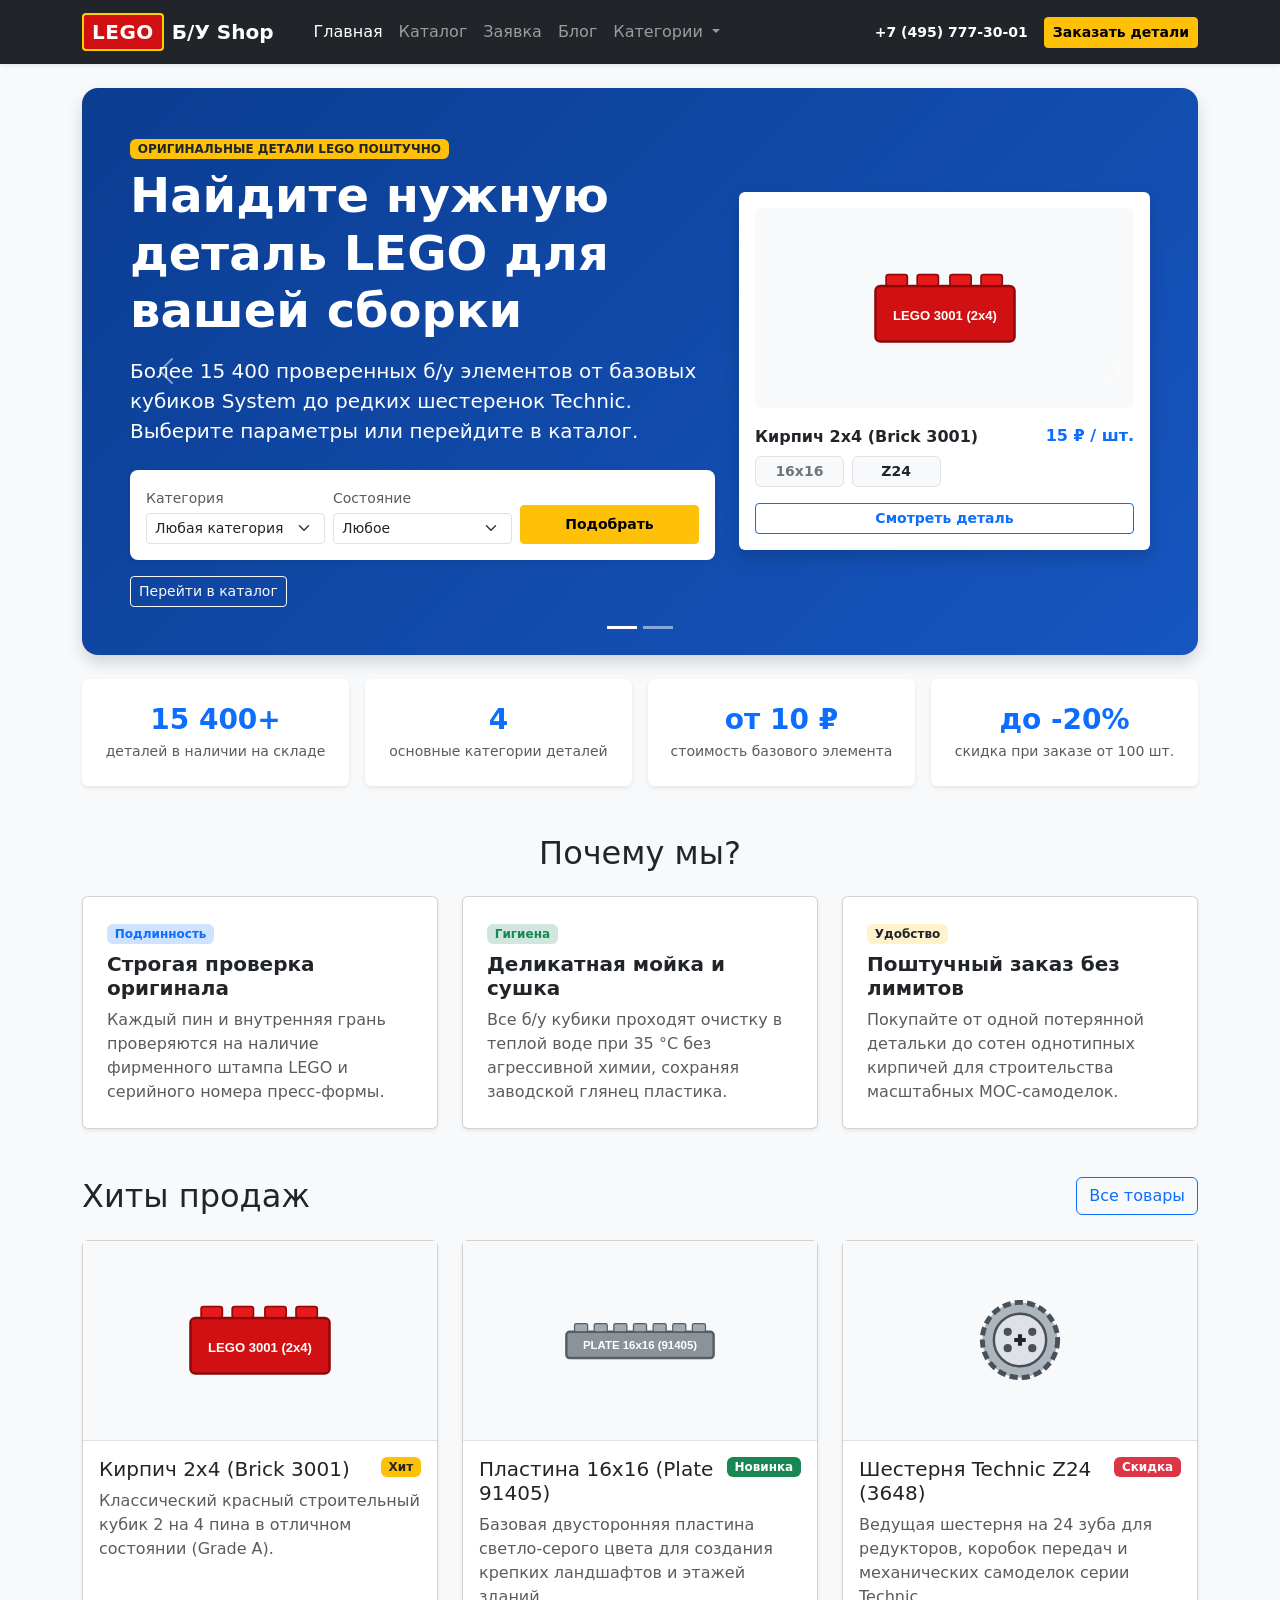
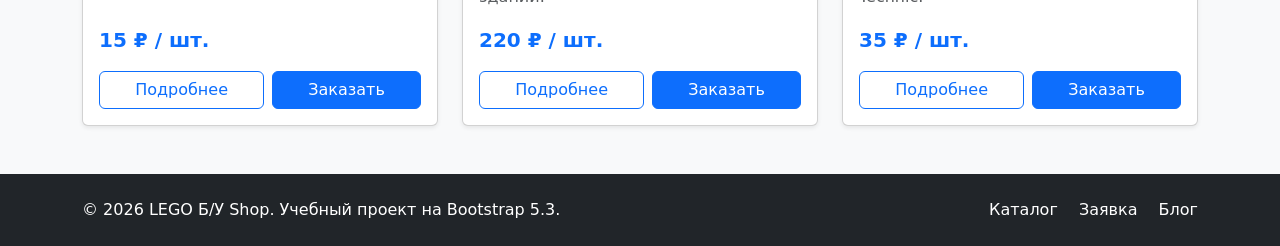
==== index.html @ 942e9fd3 "feat: create Bootstrap grid homepage" ====
<!DOCTYPE html>
<html lang="ru">
<head>
  <meta charset="UTF-8">
  <meta name="viewport" content="width=device-width, initial-scale=1.0">
  <title>Главная — LEGO Б/У Shop</title>
  <link href="https://cdn.jsdelivr.net/npm/bootstrap@5.3.3/dist/css/bootstrap.min.css" rel="stylesheet">
  <link rel="stylesheet" href="css/custom.css">
</head>
<body class="d-flex flex-column bg-light">

  <!-- Единая навигация (navbar) -->
  <header>
    <nav class="navbar navbar-expand-lg navbar-dark bg-dark sticky-top shadow-sm">
      <div class="container">
        <a class="navbar-brand fw-bold d-flex align-items-center gap-2" href="index.html">
          <span class="lego-logo-badge">LEGO</span>
          <span>Б/У Shop</span>
        </a>
        <button
          class="navbar-toggler"
          type="button"
          data-bs-toggle="collapse"
          data-bs-target="#mainNavbar"
          aria-controls="mainNavbar"
          aria-expanded="false"
          aria-label="Переключить навигацию"
        >
          <span class="navbar-toggler-icon"></span>
        </button>
        <div class="collapse navbar-collapse" id="mainNavbar">
          <ul class="navbar-nav me-auto mb-2 mb-lg-0 ms-lg-3">
            <li class="nav-item">
              <a class="nav-link active" aria-current="page" href="index.html">Главная</a>
            </li>
            <li class="nav-item">
              <a class="nav-link" href="catalog.html">Каталог</a>
            </li>
            <li class="nav-item">
              <a class="nav-link" href="order.html">Заявка</a>
            </li>
            <li class="nav-item">
              <a class="nav-link" href="blog.html">Блог</a>
            </li>
            <li class="nav-item dropdown">
              <a
                class="nav-link dropdown-toggle"
                href="#"
                role="button"
                data-bs-toggle="dropdown"
                aria-expanded="false"
              >
                Категории
              </a>
              <ul class="dropdown-menu">
                <li><a class="dropdown-item" href="catalog.html?category=bricks">Базовые кубики (Bricks)</a></li>
                <li><a class="dropdown-item" href="catalog.html?category=plates">Пластины (Plates)</a></li>
                <li><a class="dropdown-item" href="catalog.html?category=technic">Детали Technic</a></li>
                <li><hr class="dropdown-divider"></li>
                <li><a class="dropdown-item" href="index.html#popular">Хиты продаж</a></li>
              </ul>
            </li>
          </ul>
          <div class="d-flex flex-wrap align-items-center gap-3">
            <a href="tel:+74957773001" class="text-white text-decoration-none fw-semibold small">
              +7 (495) 777-30-01
            </a>
           
            <button
              type="button"
              class="btn btn-warning btn-sm fw-semibold"
              data-bs-toggle="modal"
              data-bs-target="#orderModal"
              data-product="Быстрая заявка на подбор"
            >
              Заказать детали
            </button>
          </div>
        </div>
      </div>
    </nav>
  </header>

  <main class="flex-grow-1">
    <!-- Hero-блок через компонент Carousel (2 слайда) + интерактивный подбор -->
    <section class="container mt-4" aria-label="Промо-слайдер">
      <div id="heroCarousel" class="carousel slide hero-rounded overflow-hidden shadow" data-bs-ride="false">
        <div class="carousel-indicators">
          <button type="button" data-bs-target="#heroCarousel" data-bs-slide-to="0" class="active" aria-current="true" aria-label="Слайд 1"></button>
          <button type="button" data-bs-target="#heroCarousel" data-bs-slide-to="1" aria-label="Слайд 2"></button>
        </div>

        <div class="carousel-inner">
          <!-- Слайд 1: Подбор деталей + интерактивная карточка витрины -->
          <div class="carousel-item active hero-slide-primary text-white p-4 p-lg-5">
            <div class="row align-items-center g-4">
              <div class="col-12 col-lg-7">
                <span class="badge bg-warning text-dark mb-2 fw-semibold">ОРИГИНАЛЬНЫЕ ДЕТАЛИ LEGO ПОШТУЧНО</span>
                <h1 class="display-5 fw-bold mb-3">Найдите нужную деталь LEGO для вашей сборки</h1>
                <p class="lead opacity-90 mb-4">
                  Более 15 400 проверенных б/у элементов от базовых кубиков System до редких шестеренок Technic. Выберите параметры или перейдите в каталог.
                </p>

                <!-- Виджет быстрого подбора (передает параметры в catalog.html) -->
                <form action="catalog.html" method="get" class="bg-white text-dark p-3 rounded-3 shadow-sm">
                  <div class="row g-2 align-items-end">
                    <div class="col-12 col-sm-4">
                      <label for="heroCategory" class="form-label small text-muted mb-1">Категория</label>
                      <select id="heroCategory" name="category" class="form-select form-select-sm">
                        <option value="all">Любая категория</option>
                        <option value="bricks">Кубики (Bricks)</option>
                        <option value="plates">Пластины (Plates)</option>
                        <option value="technic">Детали Technic</option>
                        <option value="slopes">Скосы и окна</option>
                      </select>
                    </div>
                    <div class="col-12 col-sm-4">
                      <label for="heroCondition" class="form-label small text-muted mb-1">Состояние</label>
                      <select id="heroCondition" name="condition" class="form-select form-select-sm">
                        <option value="all">Любое</option>
                        <option value="grade-a">Отличное (Grade A)</option>
                        <option value="grade-b">Хорошее (Grade B)</option>
                        <option value="vintage">Винтаж</option>
                      </select>
                    </div>
                    <div class="col-12 col-sm-4">
                      <button type="submit" class="btn btn-warning w-100 fw-semibold btn-sm py-2">
                        Подобрать
                      </button>
                    </div>
                  </div>
                </form>

                <div class="mt-3">
                  <a href="catalog.html" class="btn btn-outline-light btn-sm">Перейти в каталог</a>
                </div>
              </div>

              <!-- Интерактивная витрина с переключением миниатюр -->
              <div class="col-12 col-lg-5">
                <div class="card border-0 shadow text-dark">
                  <div class="card-body p-3">
                    <div id="heroPreviewImg" class="placeholder-image rounded bg-light d-flex align-items-center justify-content-center mb-3">
                      <!-- Заполняется скриптом -->
                    </div>
                    <div class="d-flex justify-content-between align-items-center mb-2">
                      <h2 id="heroPreviewTitle" class="h6 fw-bold mb-0">Кирпич 2x4 (Brick 3001)</h2>
                      <span id="heroPreviewPrice" class="fw-bold text-primary">15 ₽ / шт.</span>
                    </div>

                    <!-- Миниатюры переключения -->
                    <div class="row g-2 mb-3">
                      
                      <div class="col-3">
                        <button type="button" class="btn btn-light border w-100 p-1 hero-thumb" data-id="91405" aria-label="Пластина 16x16">
                          <span class="d-block small fw-bold text-secondary">16x16</span>
                        </button>
                      </div>
                      <div class="col-3">
                        <button type="button" class="btn btn-light border w-100 p-1 hero-thumb" data-id="3648" aria-label="Шестерня Z24">
                          <span class="d-block small fw-bold text-dark">Z24</span>
                        </button>
                      </div>
                      
                    </div>

                    <a id="heroPreviewLink" href="product.html?id=3001" class="btn btn-outline-primary btn-sm w-100 fw-semibold">
                      Смотреть деталь
                    </a>
                  </div>
                </div>
              </div>
            </div>
          </div>

          <!-- Слайд 2: Второй слайд с другим фоном -->
          <div class="carousel-item hero-slide-secondary text-white p-4 p-lg-5">
            <div class="row align-items-center g-4 py-lg-4">
              <div class="col-12 col-lg-8">
                <span class="badge bg-info text-dark mb-2 fw-semibold">КОНТРОЛЬ КАЧЕСТВА</span>
                <h2 class="display-5 fw-bold mb-3">Ультразвуковая мойка и ручная калибровка</h2>
                <p class="lead mb-4">
                  Мы отсеиваем аналоги и поврежденный пластик. В продажу поступают только оригинальные детали с четким штампом LEGO и заводской силой сцепления.
                </p>
                <div class="d-flex flex-wrap gap-2">
                  <a href="catalog.html" class="btn btn-warning btn-lg fw-semibold">Перейти в каталог</a>
                  <a href="blog.html" class="btn btn-outline-light btn-lg">Читать статьи об уходе</a>
                </div>
              </div>
              <div class="col-12 col-lg-4 text-center">
                <div class="p-4 rounded-3 bg-dark bg-opacity-50 border border-secondary">
                  <p class="display-6 fw-bold text-warning mb-1">100%</p>
                  <p class="mb-0 text-white-50">Оригинальный пластик ABS с маркировкой Design ID</p>
                </div>
              </div>
            </div>
          </div>
        </div>

        <button class="carousel-control-prev" type="button" data-bs-target="#heroCarousel" data-bs-slide="prev">
          <span class="carousel-control-prev-icon" aria-hidden="true"></span>
          <span class="visually-hidden">Предыдущий</span>
        </button>
        <button class="carousel-control-next" type="button" data-bs-target="#heroCarousel" data-bs-slide="next">
          <span class="carousel-control-next-icon" aria-hidden="true"></span>
          <span class="visually-hidden">Следующий</span>
        </button>
      </div>
    </section>

    <!-- Блок статистики в стиле AutoRent -->
    <section class="container my-4" aria-label="Статистика магазина">
      <div class="row g-3 text-center">
        <div class="col-6 col-lg-3">
          <div class="card border-0 shadow-sm h-100 py-3">
            <div class="card-body py-2">
              <p class="h3 fw-bold text-primary mb-1">15 400+</p>
              <p class="text-muted small mb-0">деталей в наличии на складе</p>
            </div>
          </div>
        </div>
        <div class="col-6 col-lg-3">
          <div class="card border-0 shadow-sm h-100 py-3">
            <div class="card-body py-2">
              <p class="h3 fw-bold text-primary mb-1">4</p>
              <p class="text-muted small mb-0">основные категории деталей</p>
            </div>
          </div>
        </div>
        <div class="col-6 col-lg-3">
          <div class="card border-0 shadow-sm h-100 py-3">
            <div class="card-body py-2">
              <p class="h3 fw-bold text-primary mb-1">от 10 ₽</p>
              <p class="text-muted small mb-0">стоимость базового элемента</p>
            </div>
          </div>
        </div>
        <div class="col-6 col-lg-3">
          <div class="card border-0 shadow-sm h-100 py-3">
            <div class="card-body py-2">
              <p class="h3 fw-bold text-primary mb-1">до -20%</p>
              <p class="text-muted small mb-0">скидка при заказе от 100 шт.</p>
            </div>
          </div>
        </div>
      </div>
    </section>

    <!-- Преимущества: Заголовок "Почему мы?" и сетка из 3 карточек (col-12 col-md-4) -->
    <section class="container my-5">
      <h2 class="text-center mb-4">Почему мы?</h2>
      <div class="row g-4">
        <div class="col-12 col-md-4">
          <div class="card h-100 shadow-sm product-card-hover">
            <div class="card-body p-4">
              <span class="badge bg-primary-subtle text-primary mb-2">Подлинность</span>
              <h3 class="card-title h5 fw-bold">Строгая проверка оригинала</h3>
              <p class="card-text text-muted mb-0">
                Каждый пин и внутренняя грань проверяются на наличие фирменного штампа LEGO и серийного номера пресс-формы.
              </p>
            </div>
          </div>
        </div>
        <div class="col-12 col-md-4">
          <div class="card h-100 shadow-sm product-card-hover">
            <div class="card-body p-4">
              <span class="badge bg-success-subtle text-success mb-2">Гигиена</span>
              <h3 class="card-title h5 fw-bold">Деликатная мойка и сушка</h3>
              <p class="card-text text-muted mb-0">
                Все б/у кубики проходят очистку в теплой воде при 35 °C без агрессивной химии, сохраняя заводской глянец пластика.
              </p>
            </div>
          </div>
        </div>
        <div class="col-12 col-md-4">
          <div class="card h-100 shadow-sm product-card-hover">
            <div class="card-body p-4">
              <span class="badge bg-warning-subtle text-dark mb-2">Удобство</span>
              <h3 class="card-title h5 fw-bold">Поштучный заказ без лимитов</h3>
              <p class="card-text text-muted mb-0">
                Покупайте от одной потерянной детальки до сотен однотипных кирпичей для строительства масштабных MOC-самоделок.
              </p>
            </div>
          </div>
        </div>
      </div>
    </section>

    <!-- Хиты продаж: Заголовок, кнопка "Все товары" и сетка из 3 карточек (col-12 col-md-6 col-lg-4) -->
    <section class="container my-5" id="popular">
      <div class="d-flex justify-content-between align-items-center mb-4">
        <h2 class="mb-0">Хиты продаж</h2>
        <a href="catalog.html" class="btn btn-outline-primary">Все товары</a>
      </div>
      <div class="row g-4">
        <!-- Товар 1 -->
        <div class="col-12 col-md-6 col-lg-4">
          <div class="card h-100 shadow-sm product-card-hover">
            <div class="placeholder-image bg-light border-bottom d-flex align-items-center justify-content-center p-3" data-render-part="3001"></div>
            <div class="card-body d-flex flex-column">
              <div class="d-flex justify-content-between align-items-start mb-2">
                <h3 class="card-title h5 mb-0">Кирпич 2x4 (Brick 3001)</h3>
                <span class="badge bg-warning text-dark">Хит</span>
              </div>
              <p class="card-text text-muted">
                Классический красный строительный кубик 2 на 4 пина в отличном состоянии (Grade A).
              </p>
              <p class="fw-bold fs-5 mt-auto mb-3 text-primary">15 ₽ / шт.</p>
              <div class="d-flex gap-2">
                <a href="product.html?id=3001" class="btn btn-outline-primary flex-grow-1">Подробнее</a>
                <button
                  type="button"
                  class="btn btn-primary flex-grow-1"
                  data-bs-toggle="modal"
                  data-bs-target="#orderModal"
                  data-product="Кирпич 2x4 (Brick 3001) — 15 ₽"
                >
                  Заказать
                </button>
              </div>
            </div>
          </div>
        </div>

        <!-- Товар 2 -->
        <div class="col-12 col-md-6 col-lg-4">
          <div class="card h-100 shadow-sm product-card-hover">
            <div class="placeholder-image bg-light border-bottom d-flex align-items-center justify-content-center p-3" data-render-part="91405"></div>
            <div class="card-body d-flex flex-column">
              <div class="d-flex justify-content-between align-items-start mb-2">
                <h3 class="card-title h5 mb-0">Пластина 16x16 (Plate 91405)</h3>
                <span class="badge bg-success">Новинка</span>
              </div>
              <p class="card-text text-muted">
                Базовая двусторонняя пластина светло-серого цвета для создания крепких ландшафтов и этажей зданий.
              </p>
              <p class="fw-bold fs-5 mt-auto mb-3 text-primary">220 ₽ / шт.</p>
              <div class="d-flex gap-2">
                <a href="product.html?id=91405" class="btn btn-outline-primary flex-grow-1">Подробнее</a>
                <button
                  type="button"
                  class="btn btn-primary flex-grow-1"
                  data-bs-toggle="modal"
                  data-bs-target="#orderModal"
                  data-product="Пластина 16x16 (Plate 91405) — 220 ₽"
                >
                  Заказать
                </button>
              </div>
            </div>
          </div>
        </div>

        <!-- Товар 3 -->
        <div class="col-12 col-md-6 col-lg-4">
          <div class="card h-100 shadow-sm product-card-hover">
            <div class="placeholder-image bg-light border-bottom d-flex align-items-center justify-content-center p-3" data-render-part="3648"></div>
            <div class="card-body d-flex flex-column">
              <div class="d-flex justify-content-between align-items-start mb-2">
                <h3 class="card-title h5 mb-0">Шестерня Technic Z24 (3648)</h3>
                <span class="badge bg-danger">Скидка</span>
              </div>
              <p class="card-text text-muted">
                Ведущая шестерня на 24 зуба для редукторов, коробок передач и механических самоделок серии Technic.
              </p>
              <p class="fw-bold fs-5 mt-auto mb-3 text-primary">35 ₽ / шт.</p>
              <div class="d-flex gap-2">
                <a href="product.html?id=3648" class="btn btn-outline-primary flex-grow-1">Подробнее</a>
                <button
                  type="button"
                  class="btn btn-primary flex-grow-1"
                  data-bs-toggle="modal"
                  data-bs-target="#orderModal"
                  data-product="Шестерня Technic Z24 (3648) — 35 ₽"
                >
                  Заказать
                </button>
              </div>
            </div>
          </div>
        </div>
      </div>
    </section>
  </main>

  <!-- Единый подвал (footer) -->
  <footer class="bg-dark text-white py-4 mt-auto">
    <div class="container">
      <div class="row align-items-center g-3">
        <div class="col-12 col-md-6">
          <p class="mb-0">&copy; 2026 LEGO Б/У Shop. Учебный проект на Bootstrap 5.3.</p>
        </div>
        <div class="col-12 col-md-6 text-md-end">
          <a class="text-white text-decoration-none me-3" href="catalog.html">Каталог</a>
          <a class="text-white text-decoration-none me-3" href="order.html">Заявка</a>
          <a class="text-white text-decoration-none" href="blog.html">Блог</a>
        </div>
      </div>
    </div>
  </footer>

  <!-- Модальное окно заказа (ID orderModal) -->
  <div class="modal fade" id="orderModal" tabindex="-1" aria-labelledby="orderModalLabel" aria-hidden="true">
    <div class="modal-dialog">
      <div class="modal-content">
        <div class="modal-header">
          <h2 class="modal-title h5" id="orderModalLabel">Оформление заказа</h2>
          <button type="button" class="btn-close" data-bs-dismiss="modal" aria-label="Закрыть"></button>
        </div>
        <div class="modal-body">
          <div id="modalSelectedProduct" class="alert alert-secondary py-2 small mb-3">
            Выбранная позиция: <strong>Быстрый заказ деталей</strong>
          </div>
          <div id="modalSuccessAlert" class="alert alert-success d-none" role="alert">
            Заявка успешно принята! Менеджер свяжется с вами в течение 15 минут.
          </div>
          <form id="modalOrderForm">
            <div class="mb-3">
              <label for="orderName" class="form-label">Имя</label>
              <input type="text" class="form-control" id="orderName" name="name" placeholder="Введите ваше имя" required>
            </div>
            <div class="mb-3">
              <label for="orderPhone" class="form-label">Телефон</label>
              <div class="input-group">
                <span class="input-group-text">+7</span>
                <input type="tel" class="form-control" id="orderPhone" name="phone" placeholder="900 000-00-00" required>
              </div>
            </div>
            <div class="form-check mb-3">
              <input class="form-check-input" type="checkbox" id="orderAgree" name="agree" required>
              <label class="form-check-label" for="orderAgree">
                Согласен на обработку персональных данных
              </label>
            </div>
            <button type="submit" class="btn btn-primary w-100">Отправить заявку</button>
          </form>
        </div>
      </div>
    </div>
  </div>

  <script src="https://cdn.jsdelivr.net/npm/bootstrap@5.3.3/dist/js/bootstrap.bundle.min.js"></script>
  <script>
    // База деталей и векторных SVG-иллюстраций (гарантирует 0 битых картинок)
    const PARTS_DATA = {
      "3001": {
        title: "Кирпич 2x4 (Brick 3001)",
        price: "15 ₽ / шт.",
        svg: `<svg viewBox="0 0 220 130" width="180" height="110"><rect x="25" y="38" width="170" height="68" rx="6" fill="#d01012" stroke="#8f0709" stroke-width="3"/><rect x="38" y="24" width="26" height="14" rx="3" fill="#e6191b" stroke="#8f0709" stroke-width="2"/><rect x="76" y="24" width="26" height="14" rx="3" fill="#e6191b" stroke="#8f0709" stroke-width="2"/><rect x="116" y="24" width="26" height="14" rx="3" fill="#e6191b" stroke="#8f0709" stroke-width="2"/><rect x="154" y="24" width="26" height="14" rx="3" fill="#e6191b" stroke="#8f0709" stroke-width="2"/><text x="110" y="80" text-anchor="middle" fill="#ffffff" font-family="sans-serif" font-weight="bold" font-size="16">LEGO 3001 (2x4)</text></svg>`
      },
      "91405": {
        title: "Пластина 16x16 (Plate 91405)",
        price: "220 ₽ / шт.",
        svg: `<svg viewBox="0 0 220 130" width="180" height="110"><rect x="20" y="55" width="180" height="32" rx="4" fill="#8a929a" stroke="#565e64" stroke-width="3"/><g fill="#a3abb2" stroke="#565e64" stroke-width="1.5"><rect x="30" y="45" width="16" height="10" rx="2"/><rect x="54" y="45" width="16" height="10" rx="2"/><rect x="78" y="45" width="16" height="10" rx="2"/><rect x="102" y="45" width="16" height="10" rx="2"/><rect x="126" y="45" width="16" height="10" rx="2"/><rect x="150" y="45" width="16" height="10" rx="2"/><rect x="174" y="45" width="16" height="10" rx="2"/></g><text x="110" y="76" text-anchor="middle" fill="#ffffff" font-family="sans-serif" font-weight="bold" font-size="14">PLATE 16x16 (91405)</text></svg>`
      },
      "3648": {
        title: "Шестерня Technic Z24 (3648)",
        price: "35 ₽ / шт.",
        svg: `<svg viewBox="0 0 220 130" width="180" height="110"><circle cx="110" cy="65" r="46" fill="#adb5bd" stroke="#495057" stroke-width="6" stroke-dasharray="10 5"/><circle cx="110" cy="65" r="32" fill="#dee2e6" stroke="#495057" stroke-width="3"/><circle cx="95" cy="55" r="5" fill="#495057"/><circle cx="125" cy="55" r="5" fill="#495057"/><circle cx="95" cy="75" r="5" fill="#495057"/><circle cx="125" cy="75" r="5" fill="#495057"/><path d="M103 65 H117 M110 58 V72" stroke="#212529" stroke-width="5"/></svg>`
      },
      "32278": {
        title: "Балка Technic 1x15 (32278)",
        price: "45 ₽ / шт.",
        svg: `<svg viewBox="0 0 220 130" width="180" height="110"><rect x="15" y="48" width="190" height="34" rx="17" fill="#495057" stroke="#212529" stroke-width="3"/><g fill="#f8f9fa" stroke="#212529" stroke-width="2"><circle cx="38" cy="65" r="8"/><circle cx="66" cy="65" r="8"/><circle cx="94" cy="65" r="8"/><circle cx="122" cy="65" r="8"/><circle cx="150" cy="65" r="8"/><circle cx="178" cy="65" r="8"/></g></svg>`
      }
    };

    // Отрисовка SVG в карточках
    document.querySelectorAll("[data-render-part]").forEach(el => {
      const id = el.getAttribute("data-render-part");
      if (PARTS_DATA[id]) el.innerHTML = PARTS_DATA[id].svg;
    });

    // Переключение миниатюр в Hero-витрине (как в AutoRent)
    const previewImg = document.getElementById("heroPreviewImg");
    const previewTitle = document.getElementById("heroPreviewTitle");
    const previewPrice = document.getElementById("heroPreviewPrice");
    const previewLink = document.getElementById("heroPreviewLink");

    function updateHeroPreview(id) {
      const item = PARTS_DATA[id];
      if (!item || !previewImg) return;
      previewImg.innerHTML = item.svg;
      previewTitle.textContent = item.title;
      previewPrice.textContent = item.price;
      previewLink.href = `product.html?id=${id}`;
    }
    updateHeroPreview("3001");

    document.querySelectorAll(".hero-thumb").forEach(btn => {
      btn.addEventListener("click", () => {
        document.querySelectorAll(".hero-thumb").forEach(b => b.classList.remove("active", "border-primary"));
        btn.classList.add("active", "border-primary");
        updateHeroPreview(btn.getAttribute("data-id"));
      });
    });

    // Счетчик корзины и модальное окно заказа
    const cartBadge = document.getElementById("cartBadge");
    let cartCount = parseInt(localStorage.getItem("legoCartCount") || "0", 10);
    if (cartBadge) cartBadge.textContent = cartCount;

    const orderModal = document.getElementById("orderModal");
    if (orderModal) {
      orderModal.addEventListener("show.bs.modal", event => {
        const trigger = event.relatedTarget;
        const productInfo = trigger ? trigger.getAttribute("data-product") : null;
        const labelBox = document.getElementById("modalSelectedProduct");
        const successAlert = document.getElementById("modalSuccessAlert");
        if (successAlert) successAlert.classList.add("d-none");

        if (productInfo && labelBox) {
          labelBox.innerHTML = `Выбранная позиция: <strong>${productInfo}</strong>`;
          if (!productInfo.includes("Корзина") && !productInfo.includes("Быстрая")) {
            cartCount += 1;
            localStorage.setItem("legoCartCount", cartCount);
            if (cartBadge) cartBadge.textContent = cartCount;
          }
        }
      });
    }

    const modalForm = document.getElementById("modalOrderForm");
    if (modalForm) {
      modalForm.addEventListener("submit", e => {
        e.preventDefault();
        document.getElementById("modalSuccessAlert").classList.remove("d-none");
        modalForm.reset();
      });
    }
  </script>
</body>
</html>
---- css/custom.css ----
.placeholder-image {
    min-height: 200px;
}

.placeholder-image-lg {
    min-height: 400px;
}

body {
    min-height: 100vh;
}

/* Фирменный шильдик логотипа LEGO в шапке */
.lego-logo-badge {
    background-color: #d01012;
    color: #ffffff;
    padding: 2px 8px;
    border-radius: 4px;
    border: 2px solid #ffcf00;
    font-weight: 800;
    letter-spacing: 0.5px;
}

/* Оформление Hero-блока в стиле AutoRent */
.hero-rounded {
    border-radius: 1rem;
}

.hero-slide-primary {
    background: linear-gradient(135deg, #0b3d91 0%, #1656c0 100%);
}

.hero-slide-secondary {
    background: linear-gradient(135deg, #1f2937 0%, #374151 100%);
}

/* Плавный подъем карточек при наведении */
.product-card-hover {
    transition: transform 0.2s ease, box-shadow 0.2s ease;
}

.product-card-hover:hover {
    transform: translateY(-4px);
    box-shadow: 0 0.5rem 1.25rem rgba(0, 0, 0, 0.12) !important;
}

/* Подсветка выбранной миниатюры в витрине Hero */
.hero-thumb.active {
    border-color: #0d6efd !important;
    background-color: #e7f1ff !important;
}
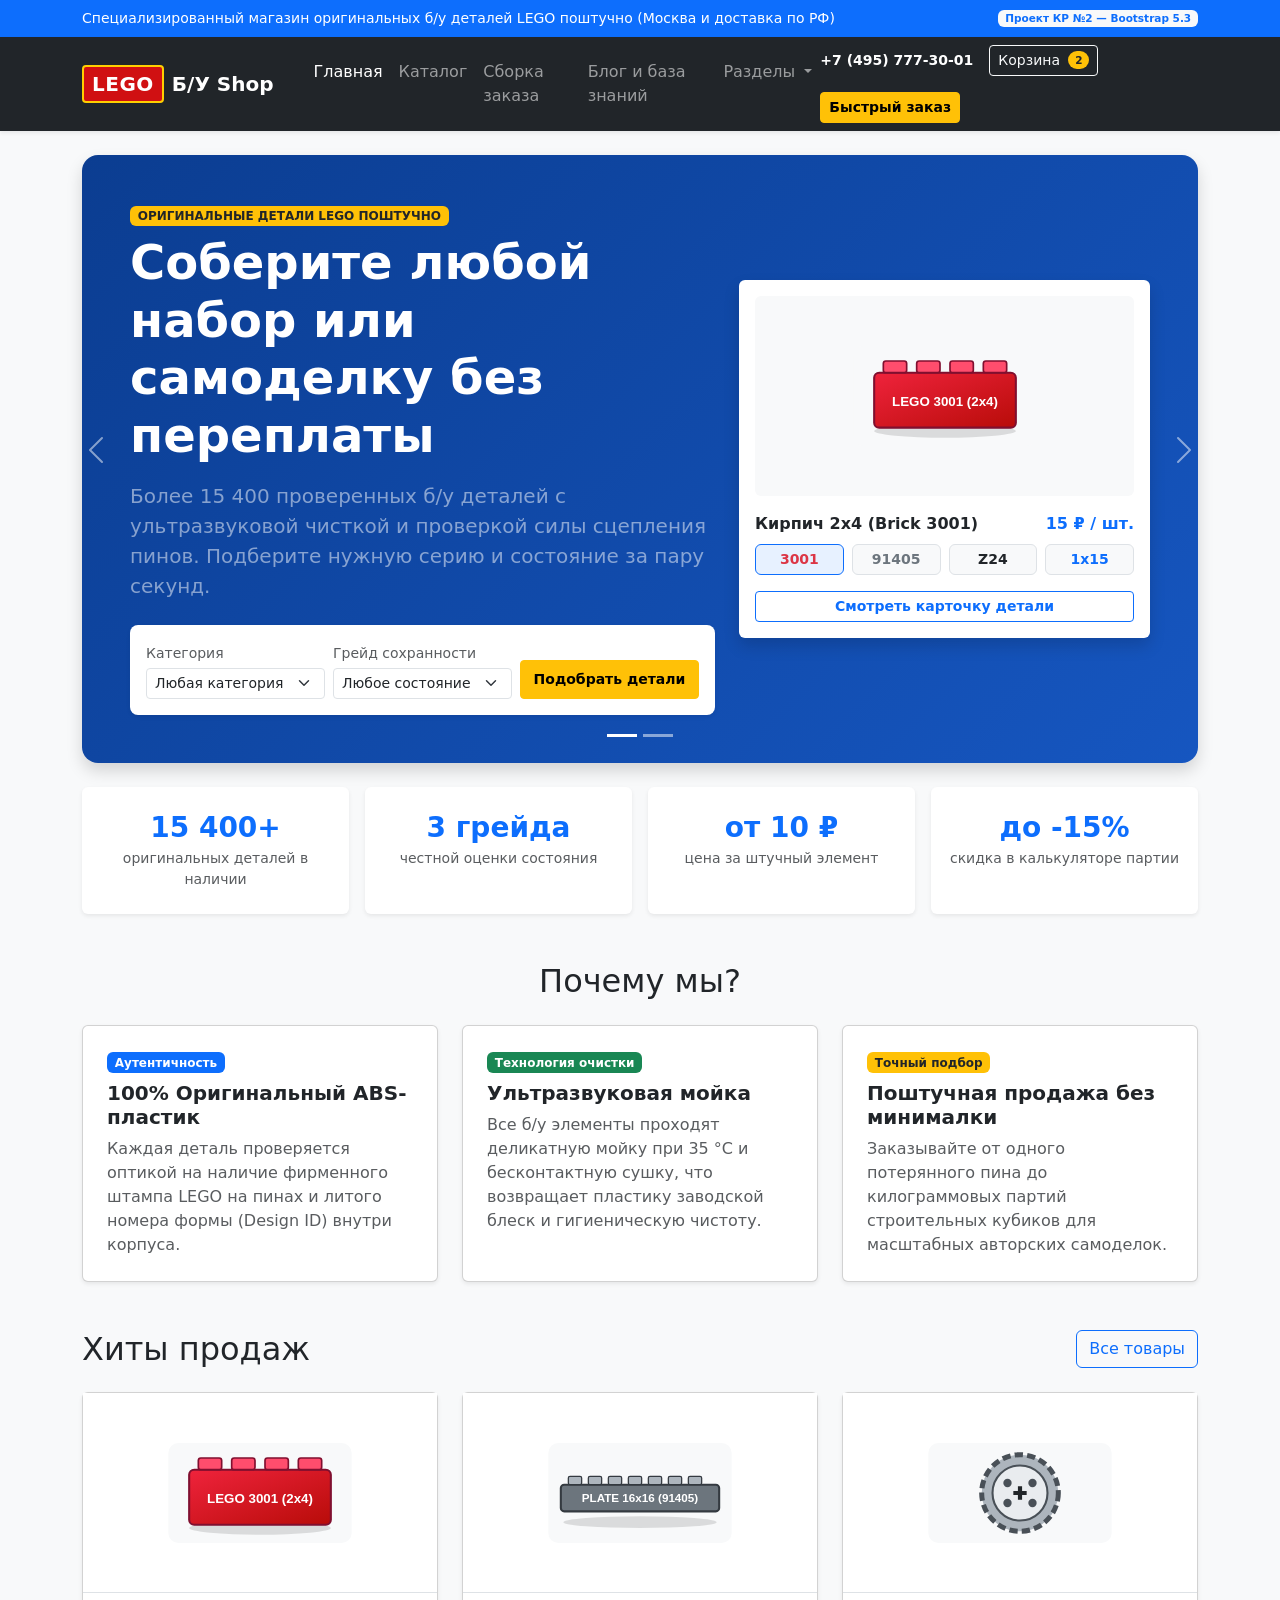
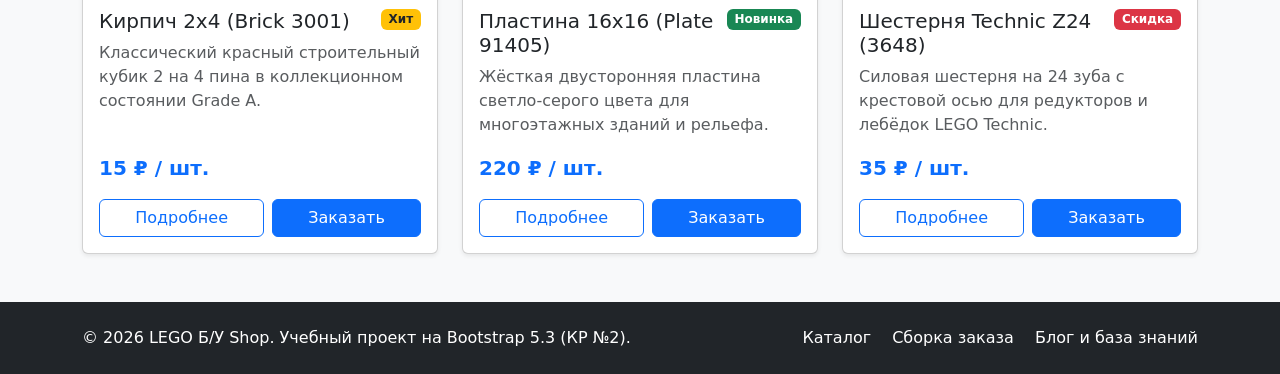
==== commit d56e7044: "feat: full shop project with batch calculator, expanded blog and fixed styles" ====
--- a/index.html
+++ b/index.html
@@ -9,9 +9,17 @@
 </head>
 <body class="d-flex flex-column bg-light">
 
+  <!-- Верхняя информационная полоса (ПЗ №9, Этап 4) -->
+  <div class="bg-primary text-white py-2 small">
+    <div class="container d-flex flex-wrap justify-content-between align-items-center">
+      <span>Специализированный магазин оригинальных б/у деталей LEGO поштучно (Москва и доставка по РФ)</span>
+      <span class="badge bg-light text-primary">Проект КР №2 — Bootstrap 5.3</span>
+    </div>
+  </div>
+
   <!-- Единая навигация (navbar) -->
-  <header>
-    <nav class="navbar navbar-expand-lg navbar-dark bg-dark sticky-top shadow-sm">
+  <header class="sticky-top">
+    <nav class="navbar navbar-expand-lg navbar-dark bg-dark shadow-sm">
       <div class="container">
         <a class="navbar-brand fw-bold d-flex align-items-center gap-2" href="index.html">
           <span class="lego-logo-badge">LEGO</span>
@@ -37,10 +45,10 @@
               <a class="nav-link" href="catalog.html">Каталог</a>
             </li>
             <li class="nav-item">
-              <a class="nav-link" href="order.html">Заявка</a>
+              <a class="nav-link" href="order.html">Сборка заказа</a>
             </li>
             <li class="nav-item">
-              <a class="nav-link" href="blog.html">Блог</a>
+              <a class="nav-link" href="blog.html">Блог и база знаний</a>
             </li>
             <li class="nav-item dropdown">
               <a
@@ -50,14 +58,14 @@
                 data-bs-toggle="dropdown"
                 aria-expanded="false"
               >
-                Категории
+                Разделы
               </a>
               <ul class="dropdown-menu">
                 <li><a class="dropdown-item" href="catalog.html?category=bricks">Базовые кубики (Bricks)</a></li>
-                <li><a class="dropdown-item" href="catalog.html?category=plates">Пластины (Plates)</a></li>
-                <li><a class="dropdown-item" href="catalog.html?category=technic">Детали Technic</a></li>
+                <li><a class="dropdown-item" href="catalog.html?category=plates">Пластины и тайлы (Plates)</a></li>
+                <li><a class="dropdown-item" href="catalog.html?category=technic">Механика Technic</a></li>
                 <li><hr class="dropdown-divider"></li>
-                <li><a class="dropdown-item" href="index.html#popular">Хиты продаж</a></li>
+                <li><a class="dropdown-item" href="order.html#trackerTab">Отследить заказ</a></li>
               </ul>
             </li>
           </ul>
@@ -65,16 +73,18 @@
             <a href="tel:+74957773001" class="text-white text-decoration-none fw-semibold small">
               +7 (495) 777-30-01
             </a>
-           
-            <button
-              type="button"
-              class="btn btn-warning btn-sm fw-semibold"
-              data-bs-toggle="modal"
-              data-bs-target="#orderModal"
-              data-product="Быстрая заявка на подбор"
-            >
-              Заказать детали
-            </button>
+            <a href="order.html" class="btn btn-outline-light btn-sm">
+              Корзина <span id="cartBadge" class="badge rounded-pill bg-warning text-dark ms-1">2</span>
+            </a>
+              <button
+                type="button"
+                class="btn btn-warning btn-sm fw-semibold"
+                data-bs-toggle="modal"
+                data-bs-target="#orderModal"
+                data-product="Быстрый подбор по артикулу"
+              >
+                Быстрый заказ
+              </button>
           </div>
         </div>
       </div>
@@ -82,7 +92,7 @@
   </header>
 
   <main class="flex-grow-1">
-    <!-- Hero-блок через компонент Carousel (2 слайда) + интерактивный подбор -->
+    <!-- Hero-блок (Carousel из 2 слайдов + интерактивная витрина) -->
     <section class="container mt-4" aria-label="Промо-слайдер">
       <div id="heroCarousel" class="carousel slide hero-rounded overflow-hidden shadow" data-bs-ride="false">
         <div class="carousel-indicators">
@@ -91,17 +101,17 @@
         </div>
 
         <div class="carousel-inner">
-          <!-- Слайд 1: Подбор деталей + интерактивная карточка витрины -->
-          <div class="carousel-item active hero-slide-primary text-white p-4 p-lg-5">
+          <!-- Слайд 1: Гарантированный темно-синий градиент прямо в атрибуте style -->
+          <div class="carousel-item active bg-dark text-white p-4 p-lg-5" style="background: linear-gradient(135deg, #0b3d91 0%, #1656c0 100%) !important;">
             <div class="row align-items-center g-4">
               <div class="col-12 col-lg-7">
                 <span class="badge bg-warning text-dark mb-2 fw-semibold">ОРИГИНАЛЬНЫЕ ДЕТАЛИ LEGO ПОШТУЧНО</span>
-                <h1 class="display-5 fw-bold mb-3">Найдите нужную деталь LEGO для вашей сборки</h1>
-                <p class="lead opacity-90 mb-4">
-                  Более 15 400 проверенных б/у элементов от базовых кубиков System до редких шестеренок Technic. Выберите параметры или перейдите в каталог.
+                <h1 class="display-5 fw-bold mb-3 text-white">Соберите любой набор или самоделку без переплаты</h1>
+                <p class="lead text-white-50 mb-4">
+                  Более 15 400 проверенных б/у деталей с ультразвуковой чисткой и проверкой силы сцепления пинов. Подберите нужную серию и состояние за пару секунд.
                 </p>
 
-                <!-- Виджет быстрого подбора (передает параметры в catalog.html) -->
+                <!-- Форма быстрого подбора -->
                 <form action="catalog.html" method="get" class="bg-white text-dark p-3 rounded-3 shadow-sm">
                   <div class="row g-2 align-items-end">
                     <div class="col-12 col-sm-4">
@@ -115,57 +125,58 @@
                       </select>
                     </div>
                     <div class="col-12 col-sm-4">
-                      <label for="heroCondition" class="form-label small text-muted mb-1">Состояние</label>
+                      <label for="heroCondition" class="form-label small text-muted mb-1">Грейд сохранности</label>
                       <select id="heroCondition" name="condition" class="form-select form-select-sm">
-                        <option value="all">Любое</option>
+                        <option value="all">Любое состояние</option>
                         <option value="grade-a">Отличное (Grade A)</option>
                         <option value="grade-b">Хорошее (Grade B)</option>
-                        <option value="vintage">Винтаж</option>
+                        <option value="vintage">Винтаж (до 2000 г.)</option>
                       </select>
                     </div>
                     <div class="col-12 col-sm-4">
                       <button type="submit" class="btn btn-warning w-100 fw-semibold btn-sm py-2">
-                        Подобрать
+                        Подобрать детали
                       </button>
                     </div>
                   </div>
                 </form>
 
-                <div class="mt-3">
-                  <a href="catalog.html" class="btn btn-outline-light btn-sm">Перейти в каталог</a>
-                </div>
-              </div>
-
-              <!-- Интерактивная витрина с переключением миниатюр -->
+                  
+              </div>
+
+              <!-- Интерактивная витрина -->
               <div class="col-12 col-lg-5">
                 <div class="card border-0 shadow text-dark">
                   <div class="card-body p-3">
-                    <div id="heroPreviewImg" class="placeholder-image rounded bg-light d-flex align-items-center justify-content-center mb-3">
-                      <!-- Заполняется скриптом -->
-                    </div>
+                    <div id="heroPreviewImg" class="placeholder-image rounded bg-light d-flex align-items-center justify-content-center mb-3"></div>
                     <div class="d-flex justify-content-between align-items-center mb-2">
                       <h2 id="heroPreviewTitle" class="h6 fw-bold mb-0">Кирпич 2x4 (Brick 3001)</h2>
                       <span id="heroPreviewPrice" class="fw-bold text-primary">15 ₽ / шт.</span>
                     </div>
-
-                    <!-- Миниатюры переключения -->
                     <div class="row g-2 mb-3">
-                      
                       <div class="col-3">
-                        <button type="button" class="btn btn-light border w-100 p-1 hero-thumb" data-id="91405" aria-label="Пластина 16x16">
-                          <span class="d-block small fw-bold text-secondary">16x16</span>
+                        <button type="button" class="btn btn-light border w-100 p-1 hero-thumb active" data-id="3001">
+                          <span class="d-block small fw-bold text-danger">3001</span>
                         </button>
                       </div>
                       <div class="col-3">
-                        <button type="button" class="btn btn-light border w-100 p-1 hero-thumb" data-id="3648" aria-label="Шестерня Z24">
+                        <button type="button" class="btn btn-light border w-100 p-1 hero-thumb" data-id="91405">
+                          <span class="d-block small fw-bold text-secondary">91405</span>
+                        </button>
+                      </div>
+                      <div class="col-3">
+                        <button type="button" class="btn btn-light border w-100 p-1 hero-thumb" data-id="3648">
                           <span class="d-block small fw-bold text-dark">Z24</span>
                         </button>
                       </div>
-                      
+                      <div class="col-3">
+                        <button type="button" class="btn btn-light border w-100 p-1 hero-thumb" data-id="32278">
+                          <span class="d-block small fw-bold text-primary">1x15</span>
+                        </button>
+                      </div>
                     </div>
-
                     <a id="heroPreviewLink" href="product.html?id=3001" class="btn btn-outline-primary btn-sm w-100 fw-semibold">
-                      Смотреть деталь
+                      Смотреть карточку детали
                     </a>
                   </div>
                 </div>
@@ -173,24 +184,56 @@
             </div>
           </div>
 
-          <!-- Слайд 2: Второй слайд с другим фоном -->
-          <div class="carousel-item hero-slide-secondary text-white p-4 p-lg-5">
-            <div class="row align-items-center g-4 py-lg-4">
-              <div class="col-12 col-lg-8">
-                <span class="badge bg-info text-dark mb-2 fw-semibold">КОНТРОЛЬ КАЧЕСТВА</span>
-                <h2 class="display-5 fw-bold mb-3">Ультразвуковая мойка и ручная калибровка</h2>
-                <p class="lead mb-4">
-                  Мы отсеиваем аналоги и поврежденный пластик. В продажу поступают только оригинальные детали с четким штампом LEGO и заводской силой сцепления.
+          <!-- Слайд 2: Темно-серый градиент -->
+          <div class="carousel-item bg-dark text-white p-4 p-lg-5" style="background: linear-gradient(135deg, #1f2937 0%, #374151 100%) !important;">
+            <div class="row align-items-center g-4 py-lg-3">
+              <div class="col-12 col-lg-7">
+                <span class="badge bg-info text-dark mb-2 fw-semibold">ИНДИВИДУАЛЬНАЯ КОМПЛЕКТАЦИЯ</span>
+                <h2 class="display-5 fw-bold mb-3 text-white">Импорт списков деталей BrickLink и Rebrickable</h2>
+                <p class="lead text-white-50 mb-4">
+                  Потеряли пакет деталей при переезде или собираете авторский MOC-проект? Рассчитайте вес партии, скидку и доставку в нашем онлайн-калькуляторе.
                 </p>
                 <div class="d-flex flex-wrap gap-2">
-                  <a href="catalog.html" class="btn btn-warning btn-lg fw-semibold">Перейти в каталог</a>
-                  <a href="blog.html" class="btn btn-outline-light btn-lg">Читать статьи об уходе</a>
+                  <a href="order.html" class="btn btn-warning btn-lg fw-semibold">Открыть сборку заказа</a>
+                  <a href="blog.html" class="btn btn-outline-light btn-lg">Энциклопедия LEGO</a>
                 </div>
               </div>
-              <div class="col-12 col-lg-4 text-center">
+              <div class="col-12 col-lg-5">
+                <div class="p-4 rounded-3 bg-black bg-opacity-50 border border-secondary">
+                  <h3 class="h5 text-warning fw-bold mb-3">Этапы подготовки каждой партии:</h3>
+                  <ul class="list-unstyled mb-0 small text-white">
+                    <li class="mb-2">1. Ручной отсев неоригинальных аналогов по штампу на пинах.</li>
+                    <li class="mb-2">2. Ультразвуковая ванна при 35 °C и сушка без налёта.</li>
+                    <li class="mb-0">3. Фасовка по зип-пакетам с маркировкой Design ID.</li>
+                  </ul>
+                </div>
+              </div>
+            </div>
+          </div>
+        </div>
+
+          <!-- Слайд 2 -->
+          <div class="carousel-item hero-slide-secondary text-white p-4 p-lg-5">
+            <div class="row align-items-center g-4 py-lg-3">
+              <div class="col-12 col-lg-7">
+                <span class="badge bg-info text-dark mb-2 fw-semibold">ИНДИВИДУАЛЬНАЯ КОМПЛЕКТАЦИЯ</span>
+                <h2 class="display-5 fw-bold mb-3">Импорт списков деталей BrickLink и Rebrickable</h2>
+                <p class="lead mb-4">
+                  Потеряли пакет деталей при переезде или собираете авторский MOC-проект? Рассчитайте вес партии, скидку и доставку в нашем онлайн-калькуляторе.
+                </p>
+                <div class="d-flex flex-wrap gap-2">
+                  <a href="order.html" class="btn btn-warning btn-lg fw-semibold">Открыть сборку заказа</a>
+                  <a href="blog.html" class="btn btn-outline-light btn-lg">Энциклопедия LEGO</a>
+                </div>
+              </div>
+              <div class="col-12 col-lg-5">
                 <div class="p-4 rounded-3 bg-dark bg-opacity-50 border border-secondary">
-                  <p class="display-6 fw-bold text-warning mb-1">100%</p>
-                  <p class="mb-0 text-white-50">Оригинальный пластик ABS с маркировкой Design ID</p>
+                  <h3 class="h5 text-warning fw-bold mb-3">Этапы подготовки каждой партии:</h3>
+                  <ul class="list-unstyled mb-0 small">
+                    <li class="mb-2">1. Ручной отсев неоригинальных аналогов по штампу на пинах.</li>
+                    <li class="mb-2">2. Ультразвуковая ванна при 35 °C и сушка без налёта.</li>
+                    <li class="mb-0">3. Фасовка по зип-пакетам с маркировкой Design ID.</li>
+                  </ul>
                 </div>
               </div>
             </div>
@@ -208,55 +251,55 @@
       </div>
     </section>
 
-    <!-- Блок статистики в стиле AutoRent -->
-    <section class="container my-4" aria-label="Статистика магазина">
+    <!-- Полоса статистики -->
+    <section class="container my-4" aria-label="Ключевые показатели">
       <div class="row g-3 text-center">
         <div class="col-6 col-lg-3">
-          <div class="card border-0 shadow-sm h-100 py-3">
-            <div class="card-body py-2">
+          <div class="card border-0 shadow-sm h-100 py-2">
+            <div class="card-body">
               <p class="h3 fw-bold text-primary mb-1">15 400+</p>
-              <p class="text-muted small mb-0">деталей в наличии на складе</p>
+              <p class="text-muted small mb-0">оригинальных деталей в наличии</p>
             </div>
           </div>
         </div>
         <div class="col-6 col-lg-3">
-          <div class="card border-0 shadow-sm h-100 py-3">
-            <div class="card-body py-2">
-              <p class="h3 fw-bold text-primary mb-1">4</p>
-              <p class="text-muted small mb-0">основные категории деталей</p>
+          <div class="card border-0 shadow-sm h-100 py-2">
+            <div class="card-body">
+              <p class="h3 fw-bold text-primary mb-1">3 грейда</p>
+              <p class="text-muted small mb-0">честной оценки состояния</p>
             </div>
           </div>
         </div>
         <div class="col-6 col-lg-3">
-          <div class="card border-0 shadow-sm h-100 py-3">
-            <div class="card-body py-2">
+          <div class="card border-0 shadow-sm h-100 py-2">
+            <div class="card-body">
               <p class="h3 fw-bold text-primary mb-1">от 10 ₽</p>
-              <p class="text-muted small mb-0">стоимость базового элемента</p>
+              <p class="text-muted small mb-0">цена за штучный элемент</p>
             </div>
           </div>
         </div>
         <div class="col-6 col-lg-3">
-          <div class="card border-0 shadow-sm h-100 py-3">
-            <div class="card-body py-2">
-              <p class="h3 fw-bold text-primary mb-1">до -20%</p>
-              <p class="text-muted small mb-0">скидка при заказе от 100 шт.</p>
+          <div class="card border-0 shadow-sm h-100 py-2">
+            <div class="card-body">
+              <p class="h3 fw-bold text-primary mb-1">до -15%</p>
+              <p class="text-muted small mb-0">скидка в калькуляторе партии</p>
             </div>
           </div>
         </div>
       </div>
     </section>
 
-    <!-- Преимущества: Заголовок "Почему мы?" и сетка из 3 карточек (col-12 col-md-4) -->
+    <!-- Преимущества: Заголовок "Почему мы?" и 3 карточки (col-12 col-md-4) -->
     <section class="container my-5">
       <h2 class="text-center mb-4">Почему мы?</h2>
       <div class="row g-4">
         <div class="col-12 col-md-4">
           <div class="card h-100 shadow-sm product-card-hover">
             <div class="card-body p-4">
-              <span class="badge bg-primary-subtle text-primary mb-2">Подлинность</span>
-              <h3 class="card-title h5 fw-bold">Строгая проверка оригинала</h3>
+              <span class="badge bg-primary mb-2">Аутентичность</span>
+              <h3 class="card-title h5 fw-bold">100% Оригинальный ABS-пластик</h3>
               <p class="card-text text-muted mb-0">
-                Каждый пин и внутренняя грань проверяются на наличие фирменного штампа LEGO и серийного номера пресс-формы.
+                Каждая деталь проверяется оптикой на наличие фирменного штампа LEGO на пинах и литого номера формы (Design ID) внутри корпуса.
               </p>
             </div>
           </div>
@@ -264,10 +307,10 @@
         <div class="col-12 col-md-4">
           <div class="card h-100 shadow-sm product-card-hover">
             <div class="card-body p-4">
-              <span class="badge bg-success-subtle text-success mb-2">Гигиена</span>
-              <h3 class="card-title h5 fw-bold">Деликатная мойка и сушка</h3>
+              <span class="badge bg-success mb-2">Технология очистки</span>
+              <h3 class="card-title h5 fw-bold">Ультразвуковая мойка</h3>
               <p class="card-text text-muted mb-0">
-                Все б/у кубики проходят очистку в теплой воде при 35 °C без агрессивной химии, сохраняя заводской глянец пластика.
+                Все б/у элементы проходят деликатную мойку при 35 °C и бесконтактную сушку, что возвращает пластику заводской блеск и гигиеническую чистоту.
               </p>
             </div>
           </div>
@@ -275,10 +318,10 @@
         <div class="col-12 col-md-4">
           <div class="card h-100 shadow-sm product-card-hover">
             <div class="card-body p-4">
-              <span class="badge bg-warning-subtle text-dark mb-2">Удобство</span>
-              <h3 class="card-title h5 fw-bold">Поштучный заказ без лимитов</h3>
+              <span class="badge bg-warning text-dark mb-2">Точный подбор</span>
+              <h3 class="card-title h5 fw-bold">Поштучная продажа без минималки</h3>
               <p class="card-text text-muted mb-0">
-                Покупайте от одной потерянной детальки до сотен однотипных кирпичей для строительства масштабных MOC-самоделок.
+                Заказывайте от одного потерянного пина до килограммовых партий строительных кубиков для масштабных авторских самоделок.
               </p>
             </div>
           </div>
@@ -286,24 +329,23 @@
       </div>
     </section>
 
-    <!-- Хиты продаж: Заголовок, кнопка "Все товары" и сетка из 3 карточек (col-12 col-md-6 col-lg-4) -->
+    <!-- Хиты продаж: Заголовок, кнопка "Все товары" и 3 карточки (col-12 col-md-6 col-lg-4) -->
     <section class="container my-5" id="popular">
       <div class="d-flex justify-content-between align-items-center mb-4">
         <h2 class="mb-0">Хиты продаж</h2>
         <a href="catalog.html" class="btn btn-outline-primary">Все товары</a>
       </div>
       <div class="row g-4">
-        <!-- Товар 1 -->
         <div class="col-12 col-md-6 col-lg-4">
           <div class="card h-100 shadow-sm product-card-hover">
-            <div class="placeholder-image bg-light border-bottom d-flex align-items-center justify-content-center p-3" data-render-part="3001"></div>
+            <div class="placeholder-image bg-white border-bottom d-flex align-items-center justify-content-center p-3" data-render-part="3001"></div>
             <div class="card-body d-flex flex-column">
               <div class="d-flex justify-content-between align-items-start mb-2">
                 <h3 class="card-title h5 mb-0">Кирпич 2x4 (Brick 3001)</h3>
                 <span class="badge bg-warning text-dark">Хит</span>
               </div>
               <p class="card-text text-muted">
-                Классический красный строительный кубик 2 на 4 пина в отличном состоянии (Grade A).
+                Классический красный строительный кубик 2 на 4 пина в коллекционном состоянии Grade A.
               </p>
               <p class="fw-bold fs-5 mt-auto mb-3 text-primary">15 ₽ / шт.</p>
               <div class="d-flex gap-2">
@@ -322,17 +364,16 @@
           </div>
         </div>
 
-        <!-- Товар 2 -->
         <div class="col-12 col-md-6 col-lg-4">
           <div class="card h-100 shadow-sm product-card-hover">
-            <div class="placeholder-image bg-light border-bottom d-flex align-items-center justify-content-center p-3" data-render-part="91405"></div>
+            <div class="placeholder-image bg-white border-bottom d-flex align-items-center justify-content-center p-3" data-render-part="91405"></div>
             <div class="card-body d-flex flex-column">
               <div class="d-flex justify-content-between align-items-start mb-2">
                 <h3 class="card-title h5 mb-0">Пластина 16x16 (Plate 91405)</h3>
                 <span class="badge bg-success">Новинка</span>
               </div>
               <p class="card-text text-muted">
-                Базовая двусторонняя пластина светло-серого цвета для создания крепких ландшафтов и этажей зданий.
+                Жёсткая двусторонняя пластина светло-серого цвета для многоэтажных зданий и рельефа.
               </p>
               <p class="fw-bold fs-5 mt-auto mb-3 text-primary">220 ₽ / шт.</p>
               <div class="d-flex gap-2">
@@ -351,17 +392,16 @@
           </div>
         </div>
 
-        <!-- Товар 3 -->
         <div class="col-12 col-md-6 col-lg-4">
           <div class="card h-100 shadow-sm product-card-hover">
-            <div class="placeholder-image bg-light border-bottom d-flex align-items-center justify-content-center p-3" data-render-part="3648"></div>
+            <div class="placeholder-image bg-white border-bottom d-flex align-items-center justify-content-center p-3" data-render-part="3648"></div>
             <div class="card-body d-flex flex-column">
               <div class="d-flex justify-content-between align-items-start mb-2">
                 <h3 class="card-title h5 mb-0">Шестерня Technic Z24 (3648)</h3>
                 <span class="badge bg-danger">Скидка</span>
               </div>
               <p class="card-text text-muted">
-                Ведущая шестерня на 24 зуба для редукторов, коробок передач и механических самоделок серии Technic.
+                Силовая шестерня на 24 зуба с крестовой осью для редукторов и лебёдок LEGO Technic.
               </p>
               <p class="fw-bold fs-5 mt-auto mb-3 text-primary">35 ₽ / шт.</p>
               <div class="d-flex gap-2">
@@ -388,12 +428,12 @@
     <div class="container">
       <div class="row align-items-center g-3">
         <div class="col-12 col-md-6">
-          <p class="mb-0">&copy; 2026 LEGO Б/У Shop. Учебный проект на Bootstrap 5.3.</p>
+          <p class="mb-0">&copy; 2026 LEGO Б/У Shop. Учебный проект на Bootstrap 5.3 (КР №2).</p>
         </div>
         <div class="col-12 col-md-6 text-md-end">
           <a class="text-white text-decoration-none me-3" href="catalog.html">Каталог</a>
-          <a class="text-white text-decoration-none me-3" href="order.html">Заявка</a>
-          <a class="text-white text-decoration-none" href="blog.html">Блог</a>
+          <a class="text-white text-decoration-none me-3" href="order.html">Сборка заказа</a>
+          <a class="text-white text-decoration-none" href="blog.html">Блог и база знаний</a>
         </div>
       </div>
     </div>
@@ -404,23 +444,23 @@
     <div class="modal-dialog">
       <div class="modal-content">
         <div class="modal-header">
-          <h2 class="modal-title h5" id="orderModalLabel">Оформление заказа</h2>
+          <h2 class="modal-title h5" id="orderModalLabel">Быстрый заказ детали</h2>
           <button type="button" class="btn-close" data-bs-dismiss="modal" aria-label="Закрыть"></button>
         </div>
         <div class="modal-body">
-          <div id="modalSelectedProduct" class="alert alert-secondary py-2 small mb-3">
-            Выбранная позиция: <strong>Быстрый заказ деталей</strong>
+          <div id="modalSelectedProduct" class="alert alert-secondary py-2 small mb-3" role="alert">
+            Выбранная позиция: <strong>Быстрый подбор деталей</strong>
           </div>
           <div id="modalSuccessAlert" class="alert alert-success d-none" role="alert">
-            Заявка успешно принята! Менеджер свяжется с вами в течение 15 минут.
+            Заявка принята! Деталь также добавлена в калькулятор сборки.
           </div>
           <form id="modalOrderForm">
             <div class="mb-3">
-              <label for="orderName" class="form-label">Имя</label>
+              <label for="orderName" class="form-label">Имя *</label>
               <input type="text" class="form-control" id="orderName" name="name" placeholder="Введите ваше имя" required>
             </div>
             <div class="mb-3">
-              <label for="orderPhone" class="form-label">Телефон</label>
+              <label for="orderPhone" class="form-label">Телефон *</label>
               <div class="input-group">
                 <span class="input-group-text">+7</span>
                 <input type="tel" class="form-control" id="orderPhone" name="phone" placeholder="900 000-00-00" required>
@@ -429,7 +469,7 @@
             <div class="form-check mb-3">
               <input class="form-check-input" type="checkbox" id="orderAgree" name="agree" required>
               <label class="form-check-label" for="orderAgree">
-                Согласен на обработку персональных данных
+                Согласен на обработку персональных данных *
               </label>
             </div>
             <button type="submit" class="btn btn-primary w-100">Отправить заявку</button>
@@ -441,37 +481,69 @@
 
   <script src="https://cdn.jsdelivr.net/npm/bootstrap@5.3.3/dist/js/bootstrap.bundle.min.js"></script>
   <script>
-    // База деталей и векторных SVG-иллюстраций (гарантирует 0 битых картинок)
     const PARTS_DATA = {
       "3001": {
         title: "Кирпич 2x4 (Brick 3001)",
         price: "15 ₽ / шт.",
-        svg: `<svg viewBox="0 0 220 130" width="180" height="110"><rect x="25" y="38" width="170" height="68" rx="6" fill="#d01012" stroke="#8f0709" stroke-width="3"/><rect x="38" y="24" width="26" height="14" rx="3" fill="#e6191b" stroke="#8f0709" stroke-width="2"/><rect x="76" y="24" width="26" height="14" rx="3" fill="#e6191b" stroke="#8f0709" stroke-width="2"/><rect x="116" y="24" width="26" height="14" rx="3" fill="#e6191b" stroke="#8f0709" stroke-width="2"/><rect x="154" y="24" width="26" height="14" rx="3" fill="#e6191b" stroke="#8f0709" stroke-width="2"/><text x="110" y="80" text-anchor="middle" fill="#ffffff" font-family="sans-serif" font-weight="bold" font-size="16">LEGO 3001 (2x4)</text></svg>`
+        svg: `<svg viewBox="0 0 240 140" width="200" height="120">
+          <defs><linearGradient id="g3001" x1="0" y1="0" x2="1" y2="1"><stop offset="0%" stop-color="#ef233c"/><stop offset="100%" stop-color="#b80c09"/></linearGradient></defs>
+          <rect x="10" y="10" width="220" height="120" rx="12" fill="#f8f9fa"/>
+          <ellipse cx="120" cy="112" rx="85" ry="8" fill="rgba(0,0,0,0.12)"/>
+          <rect x="35" y="42" width="170" height="66" rx="6" fill="url(#g3001)" stroke="#800f2f" stroke-width="2.5"/>
+          <rect x="46" y="28" width="28" height="14" rx="3" fill="#ff4d6d" stroke="#800f2f" stroke-width="2"/>
+          <rect x="86" y="28" width="28" height="14" rx="3" fill="#ff4d6d" stroke="#800f2f" stroke-width="2"/>
+          <rect x="126" y="28" width="28" height="14" rx="3" fill="#ff4d6d" stroke="#800f2f" stroke-width="2"/>
+          <rect x="166" y="28" width="28" height="14" rx="3" fill="#ff4d6d" stroke="#800f2f" stroke-width="2"/>
+          <text x="120" y="82" text-anchor="middle" fill="#ffffff" font-family="sans-serif" font-weight="bold" font-size="16">LEGO 3001 (2x4)</text>
+        </svg>`
       },
       "91405": {
         title: "Пластина 16x16 (Plate 91405)",
         price: "220 ₽ / шт.",
-        svg: `<svg viewBox="0 0 220 130" width="180" height="110"><rect x="20" y="55" width="180" height="32" rx="4" fill="#8a929a" stroke="#565e64" stroke-width="3"/><g fill="#a3abb2" stroke="#565e64" stroke-width="1.5"><rect x="30" y="45" width="16" height="10" rx="2"/><rect x="54" y="45" width="16" height="10" rx="2"/><rect x="78" y="45" width="16" height="10" rx="2"/><rect x="102" y="45" width="16" height="10" rx="2"/><rect x="126" y="45" width="16" height="10" rx="2"/><rect x="150" y="45" width="16" height="10" rx="2"/><rect x="174" y="45" width="16" height="10" rx="2"/></g><text x="110" y="76" text-anchor="middle" fill="#ffffff" font-family="sans-serif" font-weight="bold" font-size="14">PLATE 16x16 (91405)</text></svg>`
+        svg: `<svg viewBox="0 0 240 140" width="200" height="120">
+          <rect x="10" y="10" width="220" height="120" rx="12" fill="#f8f9fa"/>
+          <ellipse cx="120" cy="105" rx="92" ry="7" fill="rgba(0,0,0,0.12)"/>
+          <rect x="25" y="60" width="190" height="32" rx="4" fill="#6c757d" stroke="#343a40" stroke-width="2.5"/>
+          <g fill="#adb5bd" stroke="#343a40" stroke-width="1.5">
+            <rect x="34" y="50" width="16" height="10" rx="2"/><rect x="58" y="50" width="16" height="10" rx="2"/>
+            <rect x="82" y="50" width="16" height="10" rx="2"/><rect x="106" y="50" width="16" height="10" rx="2"/>
+            <rect x="130" y="50" width="16" height="10" rx="2"/><rect x="154" y="50" width="16" height="10" rx="2"/>
+            <rect x="178" y="50" width="16" height="10" rx="2"/>
+          </g>
+          <text x="120" y="81" text-anchor="middle" fill="#ffffff" font-family="sans-serif" font-weight="bold" font-size="14">PLATE 16x16 (91405)</text>
+        </svg>`
       },
       "3648": {
         title: "Шестерня Technic Z24 (3648)",
         price: "35 ₽ / шт.",
-        svg: `<svg viewBox="0 0 220 130" width="180" height="110"><circle cx="110" cy="65" r="46" fill="#adb5bd" stroke="#495057" stroke-width="6" stroke-dasharray="10 5"/><circle cx="110" cy="65" r="32" fill="#dee2e6" stroke="#495057" stroke-width="3"/><circle cx="95" cy="55" r="5" fill="#495057"/><circle cx="125" cy="55" r="5" fill="#495057"/><circle cx="95" cy="75" r="5" fill="#495057"/><circle cx="125" cy="75" r="5" fill="#495057"/><path d="M103 65 H117 M110 58 V72" stroke="#212529" stroke-width="5"/></svg>`
+        svg: `<svg viewBox="0 0 240 140" width="200" height="120">
+          <rect x="10" y="10" width="220" height="120" rx="12" fill="#f8f9fa"/>
+          <circle cx="120" cy="70" r="46" fill="#adb5bd" stroke="#495057" stroke-width="6" stroke-dasharray="10 5"/>
+          <circle cx="120" cy="70" r="33" fill="#e9ecef" stroke="#495057" stroke-width="2.5"/>
+          <circle cx="105" cy="58" r="5" fill="#495057"/><circle cx="135" cy="58" r="5" fill="#495057"/>
+          <circle cx="105" cy="82" r="5" fill="#495057"/><circle cx="135" cy="82" r="5" fill="#495057"/>
+          <path d="M112 70 H128 M120 62 V78" stroke="#212529" stroke-width="5"/>
+        </svg>`
       },
       "32278": {
         title: "Балка Technic 1x15 (32278)",
         price: "45 ₽ / шт.",
-        svg: `<svg viewBox="0 0 220 130" width="180" height="110"><rect x="15" y="48" width="190" height="34" rx="17" fill="#495057" stroke="#212529" stroke-width="3"/><g fill="#f8f9fa" stroke="#212529" stroke-width="2"><circle cx="38" cy="65" r="8"/><circle cx="66" cy="65" r="8"/><circle cx="94" cy="65" r="8"/><circle cx="122" cy="65" r="8"/><circle cx="150" cy="65" r="8"/><circle cx="178" cy="65" r="8"/></g></svg>`
+        svg: `<svg viewBox="0 0 240 140" width="200" height="120">
+          <rect x="10" y="10" width="220" height="120" rx="12" fill="#f8f9fa"/>
+          <rect x="22" y="52" width="196" height="36" rx="18" fill="#0d6efd" stroke="#084298" stroke-width="2.5"/>
+          <g fill="#f8f9fa" stroke="#084298" stroke-width="2">
+            <circle cx="46" cy="70" r="8"/><circle cx="75" cy="70" r="8"/><circle cx="105" cy="70" r="8"/>
+            <circle cx="135" cy="70" r="8"/><circle cx="165" cy="70" r="8"/><circle cx="194" cy="70" r="8"/>
+          </g>
+        </svg>`
       }
     };
 
-    // Отрисовка SVG в карточках
     document.querySelectorAll("[data-render-part]").forEach(el => {
       const id = el.getAttribute("data-render-part");
       if (PARTS_DATA[id]) el.innerHTML = PARTS_DATA[id].svg;
     });
 
-    // Переключение миниатюр в Hero-витрине (как в AutoRent)
     const previewImg = document.getElementById("heroPreviewImg");
     const previewTitle = document.getElementById("heroPreviewTitle");
     const previewPrice = document.getElementById("heroPreviewPrice");
@@ -495,39 +567,26 @@
       });
     });
 
-    // Счетчик корзины и модальное окно заказа
     const cartBadge = document.getElementById("cartBadge");
-    let cartCount = parseInt(localStorage.getItem("legoCartCount") || "0", 10);
+    let cartCount = parseInt(localStorage.getItem("legoCartCount") || "2", 10);
     if (cartBadge) cartBadge.textContent = cartCount;
 
     const orderModal = document.getElementById("orderModal");
-    if (orderModal) {
-      orderModal.addEventListener("show.bs.modal", event => {
-        const trigger = event.relatedTarget;
-        const productInfo = trigger ? trigger.getAttribute("data-product") : null;
-        const labelBox = document.getElementById("modalSelectedProduct");
-        const successAlert = document.getElementById("modalSuccessAlert");
-        if (successAlert) successAlert.classList.add("d-none");
-
-        if (productInfo && labelBox) {
-          labelBox.innerHTML = `Выбранная позиция: <strong>${productInfo}</strong>`;
-          if (!productInfo.includes("Корзина") && !productInfo.includes("Быстрая")) {
-            cartCount += 1;
-            localStorage.setItem("legoCartCount", cartCount);
-            if (cartBadge) cartBadge.textContent = cartCount;
-          }
-        }
-      });
-    }
-
-    const modalForm = document.getElementById("modalOrderForm");
-    if (modalForm) {
-      modalForm.addEventListener("submit", e => {
-        e.preventDefault();
-        document.getElementById("modalSuccessAlert").classList.remove("d-none");
-        modalForm.reset();
-      });
-    }
+    orderModal.addEventListener("show.bs.modal", event => {
+      const trigger = event.relatedTarget;
+      const productInfo = trigger ? trigger.getAttribute("data-product") : "Подбор деталей";
+      document.getElementById("modalSelectedProduct").innerHTML = `Выбранная позиция: <strong>${productInfo}</strong>`;
+      document.getElementById("modalSuccessAlert").classList.add("d-none");
+      cartCount += 1;
+      localStorage.setItem("legoCartCount", cartCount);
+      if (cartBadge) cartBadge.textContent = cartCount;
+    });
+
+    document.getElementById("modalOrderForm").addEventListener("submit", e => {
+      e.preventDefault();
+      document.getElementById("modalSuccessAlert").classList.remove("d-none");
+      e.target.reset();
+    });
   </script>
 </body>
 </html>
